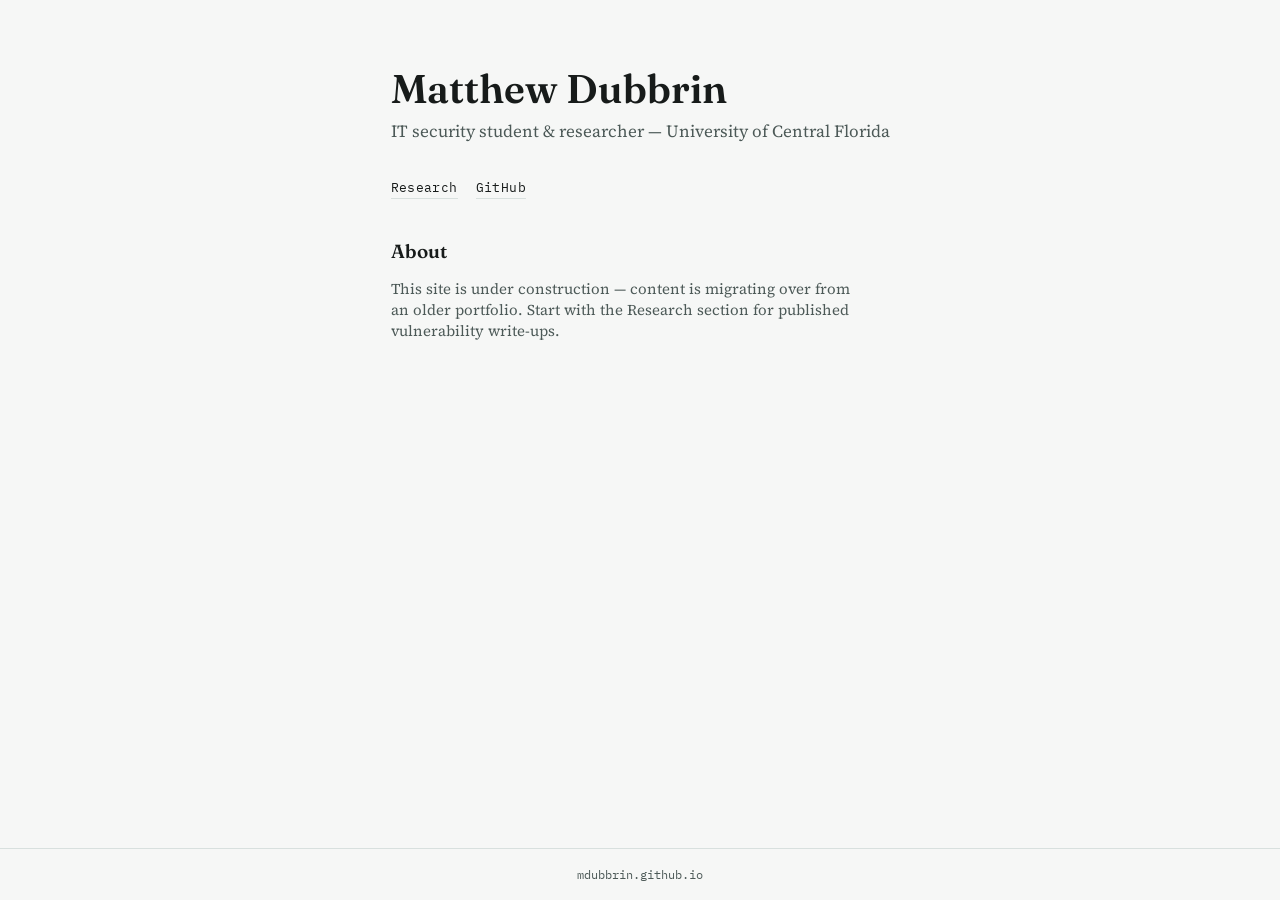
==== index.html @ 510e41a9 "Initial site: homepage and Softish C6 / EarVision research page Publishes the four-CVE research pape" ====
<!doctype html>
<html lang="en">
<head>
<meta charset="utf-8">
<meta name="viewport" content="width=device-width, initial-scale=1">
<title>Matthew Dubbrin</title>
<meta name="description" content="Security research and IT security coursework by Matthew Dubbrin.">
<link rel="preconnect" href="https://fonts.googleapis.com">
<link rel="stylesheet" href="https://fonts.googleapis.com/css2?family=Fraunces:opsz,wght@9..144,400..700&family=Source+Serif+4:wght@400;500&family=IBM+Plex+Mono:wght@400;500&display=swap">
<style>
  :root{
    --paper:#f6f7f6; --ink:#171b1a; --ink-soft:#4c5957; --rule:#d8e0de; --accent:#0b6e75;
  }
  @media (prefers-color-scheme: dark){
    :root{ --paper:#12191a; --ink:#e7ece9; --ink-soft:#aebdb8; --rule:#2a3736; --accent:#5cc6cc; }
  }
  *{box-sizing:border-box;}
  body{
    background:var(--paper); color:var(--ink); margin:0;
    font-family:"Source Serif 4", Georgia, serif;
    min-height:100vh; display:flex; flex-direction:column;
  }
  main{ max-width:640px; margin:0 auto; padding:64px 20px 40px; flex:1; }
  h1{ font-family:"Fraunces", serif; font-weight:600; font-size:clamp(28px,6vw,40px); margin:0 0 6px; }
  p.tagline{ color:var(--ink-soft); font-size:17px; margin:0 0 36px; }
  nav{ display:flex; flex-wrap:wrap; gap:10px 18px; margin-bottom:40px; }
  nav a{
    font-family:"IBM Plex Mono", monospace; font-size:13px; letter-spacing:.03em;
    color:var(--ink); text-decoration:none; border-bottom:1.5px solid var(--rule); padding-bottom:2px;
  }
  nav a:hover{ border-bottom-color:var(--accent); color:var(--accent); }
  section h2{ font-family:"Fraunces", serif; font-size:19px; font-weight:600; margin:0 0 10px; }
  section p{ color:var(--ink-soft); font-size:15px; max-width:60ch; }
  footer{
    font-family:"IBM Plex Mono", monospace; font-size:11.5px; color:var(--ink-soft);
    border-top:1px solid var(--rule); padding:18px 20px; text-align:center;
  }
</style>
</head>
<body>
<main>
  <h1>Matthew Dubbrin</h1>
  <p class="tagline">IT security student &amp; researcher — University of Central Florida</p>

  <nav>
    <a href="research/">Research</a>
    <a href="https://github.com/mdubbrin" target="_blank" rel="noopener">GitHub</a>
  </nav>

  <section>
    <h2>About</h2>
    <p>
      This site is under construction — content is migrating over from an
      older portfolio. Start with the Research section for published
      vulnerability write-ups.
    </p>
  </section>
</main>
<footer>mdubbrin.github.io</footer>
</body>
</html>
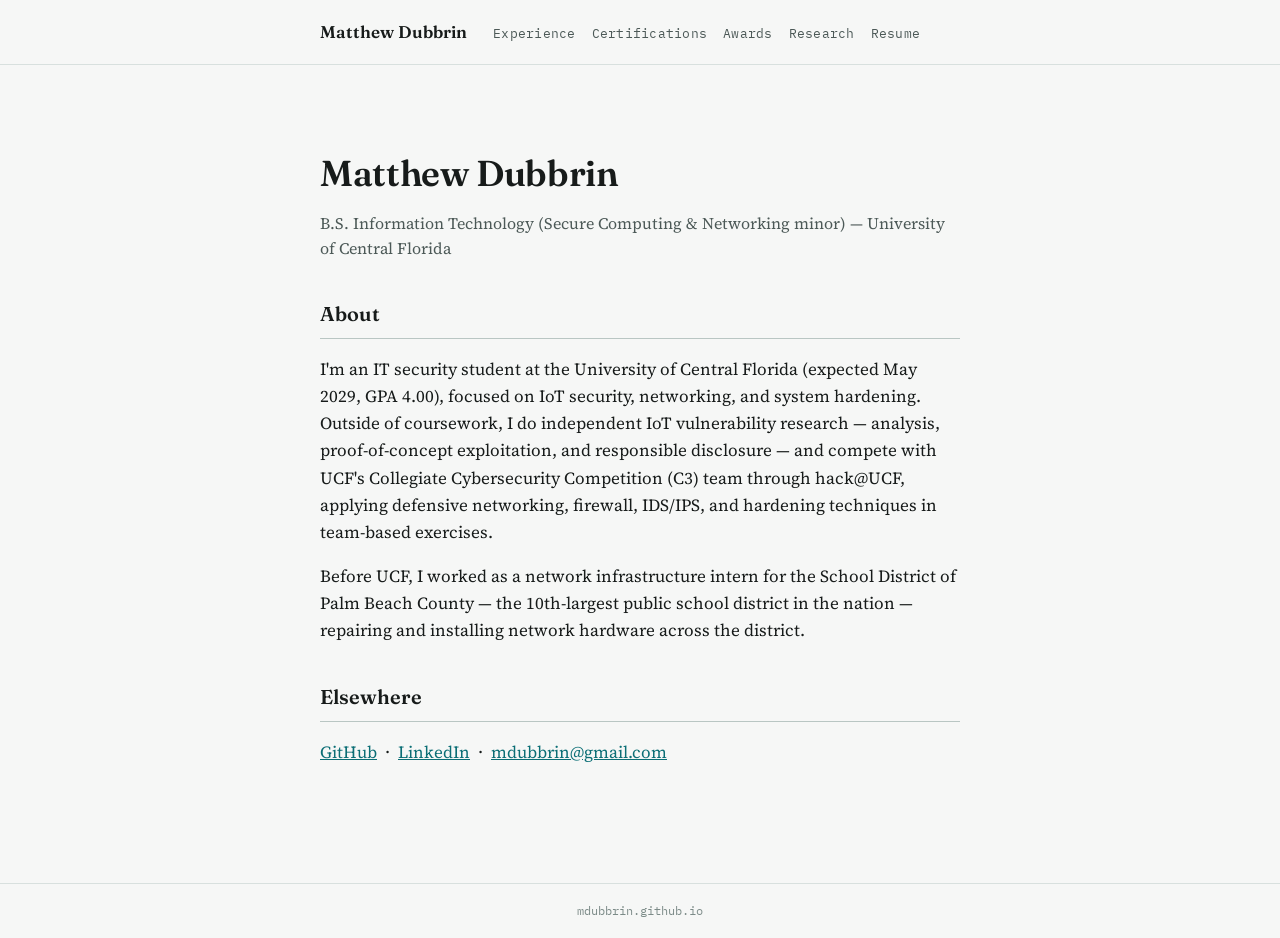
==== commit 57094680: "Add Experience, Certifications, Awards, and Resume pages Content pulled directly from Resume_Matthew" ====
--- a/index.html
+++ b/index.html
@@ -4,58 +4,56 @@
 <meta charset="utf-8">
 <meta name="viewport" content="width=device-width, initial-scale=1">
 <title>Matthew Dubbrin</title>
-<meta name="description" content="Security research and IT security coursework by Matthew Dubbrin.">
+<meta name="description" content="IT security student and IoT vulnerability researcher — University of Central Florida.">
 <link rel="preconnect" href="https://fonts.googleapis.com">
 <link rel="stylesheet" href="https://fonts.googleapis.com/css2?family=Fraunces:opsz,wght@9..144,400..700&family=Source+Serif+4:wght@400;500&family=IBM+Plex+Mono:wght@400;500&display=swap">
-<style>
-  :root{
-    --paper:#f6f7f6; --ink:#171b1a; --ink-soft:#4c5957; --rule:#d8e0de; --accent:#0b6e75;
-  }
-  @media (prefers-color-scheme: dark){
-    :root{ --paper:#12191a; --ink:#e7ece9; --ink-soft:#aebdb8; --rule:#2a3736; --accent:#5cc6cc; }
-  }
-  *{box-sizing:border-box;}
-  body{
-    background:var(--paper); color:var(--ink); margin:0;
-    font-family:"Source Serif 4", Georgia, serif;
-    min-height:100vh; display:flex; flex-direction:column;
-  }
-  main{ max-width:640px; margin:0 auto; padding:64px 20px 40px; flex:1; }
-  h1{ font-family:"Fraunces", serif; font-weight:600; font-size:clamp(28px,6vw,40px); margin:0 0 6px; }
-  p.tagline{ color:var(--ink-soft); font-size:17px; margin:0 0 36px; }
-  nav{ display:flex; flex-wrap:wrap; gap:10px 18px; margin-bottom:40px; }
-  nav a{
-    font-family:"IBM Plex Mono", monospace; font-size:13px; letter-spacing:.03em;
-    color:var(--ink); text-decoration:none; border-bottom:1.5px solid var(--rule); padding-bottom:2px;
-  }
-  nav a:hover{ border-bottom-color:var(--accent); color:var(--accent); }
-  section h2{ font-family:"Fraunces", serif; font-size:19px; font-weight:600; margin:0 0 10px; }
-  section p{ color:var(--ink-soft); font-size:15px; max-width:60ch; }
-  footer{
-    font-family:"IBM Plex Mono", monospace; font-size:11.5px; color:var(--ink-soft);
-    border-top:1px solid var(--rule); padding:18px 20px; text-align:center;
-  }
-</style>
+<link rel="stylesheet" href="assets/site.css">
 </head>
 <body>
-<main>
-  <h1>Matthew Dubbrin</h1>
-  <p class="tagline">IT security student &amp; researcher — University of Central Florida</p>
+<header class="sitenav">
+  <div class="inner">
+    <a class="name" href="./">Matthew Dubbrin</a>
+    <nav>
+      <a href="experience/">Experience</a>
+      <a href="certifications/">Certifications</a>
+      <a href="awards/">Awards</a>
+      <a href="research/">Research</a>
+      <a href="resume/">Resume</a>
+    </nav>
+  </div>
+</header>
 
-  <nav>
-    <a href="research/">Research</a>
+<main class="wrap">
+  <h1 class="page-title">Matthew Dubbrin</h1>
+  <p class="tagline">B.S. Information Technology (Secure Computing &amp; Networking minor) — University of Central Florida</p>
+
+  <h2 class="section">About</h2>
+  <p>
+    I'm an IT security student at the University of Central Florida
+    (expected May 2029, GPA 4.00), focused on IoT security, networking, and
+    system hardening. Outside of coursework, I do independent IoT
+    vulnerability research — analysis, proof-of-concept exploitation, and
+    responsible disclosure — and compete with UCF's Collegiate Cybersecurity
+    Competition (C3) team through hack@UCF, applying defensive networking,
+    firewall, IDS/IPS, and hardening techniques in team-based exercises.
+  </p>
+  <p>
+    Before UCF, I worked as a network infrastructure intern for the School
+    District of Palm Beach County — the 10th-largest public school district
+    in the nation — repairing and installing network hardware across the
+    district.
+  </p>
+
+  <h2 class="section" style="margin-top:36px;">Elsewhere</h2>
+  <p>
     <a href="https://github.com/mdubbrin" target="_blank" rel="noopener">GitHub</a>
-  </nav>
+    &nbsp;·&nbsp;
+    <a href="https://linkedin.com/in/matthew-dubbrin/" target="_blank" rel="noopener">LinkedIn</a>
+    &nbsp;·&nbsp;
+    <a href="mailto:mdubbrin@gmail.com">mdubbrin@gmail.com</a>
+  </p>
+</main>
 
-  <section>
-    <h2>About</h2>
-    <p>
-      This site is under construction — content is migrating over from an
-      older portfolio. Start with the Research section for published
-      vulnerability write-ups.
-    </p>
-  </section>
-</main>
-<footer>mdubbrin.github.io</footer>
+<footer class="sitefoot">mdubbrin.github.io</footer>
 </body>
 </html>
--- a/assets/site.css
+++ b/assets/site.css
@@ -0,0 +1,85 @@
+:root{
+  --paper:#f6f7f6; --surface:#ffffff; --ink:#171b1a; --ink-soft:#4c5957; --ink-faint:#7c8b88;
+  --rule:#d8e0de; --rule-strong:#b9c6c3; --accent:#0b6e75; --accent-soft:#e2eeee;
+}
+@media (prefers-color-scheme: dark){
+  :root{
+    --paper:#12191a; --surface:#1a2223; --ink:#e7ece9; --ink-soft:#aebdb8; --ink-faint:#7f918c;
+    --rule:#2a3736; --rule-strong:#3a4b49; --accent:#5cc6cc; --accent-soft:#193637;
+  }
+}
+*{box-sizing:border-box;}
+html{ background:var(--paper); }
+body{
+  background:var(--paper); color:var(--ink); margin:0;
+  font-family:"Source Serif 4", Georgia, "Times New Roman", serif;
+  font-size:17px; line-height:1.6;
+}
+a{ color:var(--accent); }
+::selection{ background:var(--accent-soft); }
+
+.wrap{ max-width:680px; margin:0 auto; padding:40px 20px 60px; }
+
+header.sitenav{
+  border-bottom:1px solid var(--rule);
+  margin-bottom:40px;
+}
+header.sitenav .inner{
+  max-width:680px; margin:0 auto; padding:18px 20px;
+  display:flex; flex-wrap:wrap; align-items:baseline; gap:6px 18px;
+}
+header.sitenav .name{
+  font-family:"Fraunces", serif; font-weight:600; font-size:17px;
+  color:var(--ink); text-decoration:none; margin-right:8px;
+}
+header.sitenav nav{ display:flex; flex-wrap:wrap; gap:4px 16px; }
+header.sitenav nav a{
+  font-family:"IBM Plex Mono", monospace; font-size:12.5px; letter-spacing:.02em;
+  color:var(--ink-soft); text-decoration:none; border-bottom:1.5px solid transparent; padding-bottom:2px;
+}
+header.sitenav nav a:hover, header.sitenav nav a.active{ color:var(--accent); border-bottom-color:var(--accent); }
+
+h1{ font-family:"Fraunces", serif; font-weight:600; font-size:clamp(26px,5vw,36px); margin:0 0 8px; letter-spacing:-.01em; }
+h1.page-title{ margin-top:0; }
+p.tagline{ color:var(--ink-soft); font-size:16px; margin:0 0 36px; }
+h2.section{
+  font-family:"Fraunces", serif; font-weight:600; font-size:20px;
+  margin:0 0 6px; padding-bottom:8px; border-bottom:1.5px solid var(--rule-strong);
+}
+
+.mono{ font-family:"IBM Plex Mono", monospace; }
+.meta{
+  font-family:"IBM Plex Mono", monospace; font-size:11.5px; letter-spacing:.03em;
+  text-transform:uppercase; color:var(--ink-faint);
+}
+
+.card{
+  border-top:1px solid var(--rule); padding:22px 0;
+}
+.card:last-child{ border-bottom:1px solid var(--rule); }
+.card h3{
+  font-family:"Fraunces", serif; font-weight:600; font-size:18px; margin:0 0 3px;
+}
+.card .org{ color:var(--ink-soft); font-size:14.5px; margin:0 0 10px; }
+.card ul{ margin:8px 0 0; padding-left:20px; }
+.card li{ margin:6px 0; font-size:14.5px; color:var(--ink-soft); max-width:60ch; }
+.card ul.sub{ margin-top:6px; }
+.card ul.sub li{ font-size:13.5px; }
+
+.pill{
+  display:inline-block; font-family:"IBM Plex Mono", monospace; font-size:11px;
+  border:1px solid var(--rule-strong); border-radius:999px; padding:2px 9px; color:var(--ink-soft);
+  margin:2px 4px 2px 0;
+}
+
+.btn{
+  display:inline-block; font-family:"IBM Plex Mono", monospace; font-size:13px;
+  border:1.5px solid var(--ink); color:var(--ink); text-decoration:none;
+  padding:9px 16px; border-radius:3px;
+}
+.btn:hover{ border-color:var(--accent); color:var(--accent); }
+
+footer.sitefoot{
+  font-family:"IBM Plex Mono", monospace; font-size:11.5px; color:var(--ink-faint);
+  border-top:1px solid var(--rule); padding:18px 20px; text-align:center; margin-top:40px;
+}
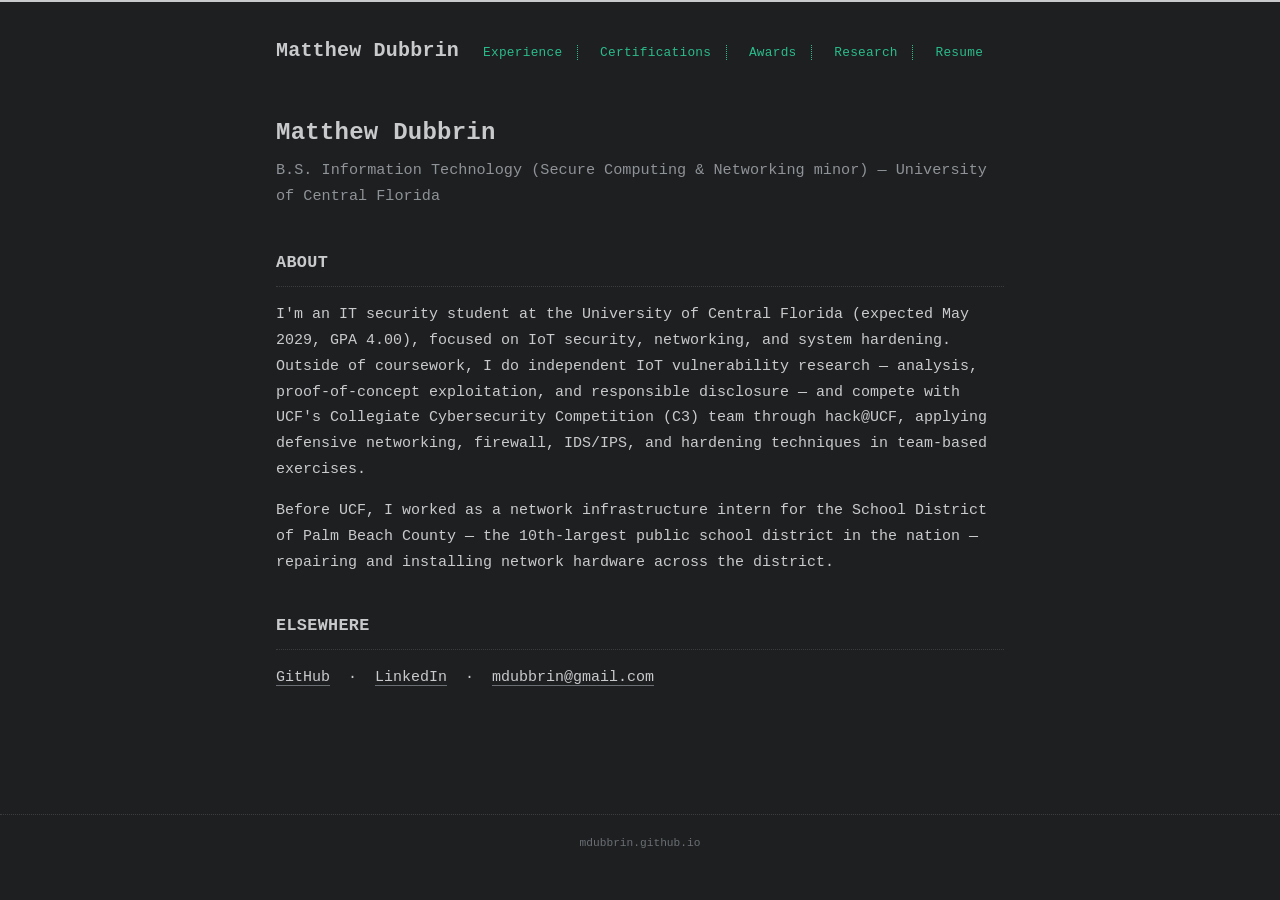
==== commit 057e5f09: "Restyle site to a dark, monospace, terminal-blog aesthetic Visual style and nav pattern inspired by " ====
--- a/index.html
+++ b/index.html
@@ -5,8 +5,6 @@
 <meta name="viewport" content="width=device-width, initial-scale=1">
 <title>Matthew Dubbrin</title>
 <meta name="description" content="IT security student and IoT vulnerability researcher — University of Central Florida.">
-<link rel="preconnect" href="https://fonts.googleapis.com">
-<link rel="stylesheet" href="https://fonts.googleapis.com/css2?family=Fraunces:opsz,wght@9..144,400..700&family=Source+Serif+4:wght@400;500&family=IBM+Plex+Mono:wght@400;500&display=swap">
 <link rel="stylesheet" href="assets/site.css">
 </head>
 <body>
--- a/assets/site.css
+++ b/assets/site.css
@@ -1,85 +1,86 @@
 :root{
-  --paper:#f6f7f6; --surface:#ffffff; --ink:#171b1a; --ink-soft:#4c5957; --ink-faint:#7c8b88;
-  --rule:#d8e0de; --rule-strong:#b9c6c3; --accent:#0b6e75; --accent-soft:#e2eeee;
-}
-@media (prefers-color-scheme: dark){
-  :root{
-    --paper:#12191a; --surface:#1a2223; --ink:#e7ece9; --ink-soft:#aebdb8; --ink-faint:#7f918c;
-    --rule:#2a3736; --rule-strong:#3a4b49; --accent:#5cc6cc; --accent-soft:#193637;
-  }
+  --bg:#1d1f21;
+  --surface:#232629;
+  --fg:#c9cacc;
+  --fg-dim:#8f9296;
+  --fg-faint:#6b6f73;
+  --rule:#3a3d40;
+  --accent:#2bbc8a;
 }
 *{box-sizing:border-box;}
-html{ background:var(--paper); }
+html{
+  margin:0; padding:0;
+  border-top:2px solid var(--fg);
+}
 body{
-  background:var(--paper); color:var(--ink); margin:0;
-  font-family:"Source Serif 4", Georgia, "Times New Roman", serif;
-  font-size:17px; line-height:1.6;
+  margin:0; background:var(--bg); color:var(--fg);
+  font-family: ui-monospace, "Menlo", "Meslo LG", "SFMono-Regular", Consolas, "Liberation Mono", monospace;
+  font-size:15px; line-height:1.725;
+  -webkit-font-smoothing:antialiased;
 }
-a{ color:var(--accent); }
-::selection{ background:var(--accent-soft); }
+a{ color:var(--fg); text-decoration:none;
+   background-image: linear-gradient(transparent, transparent 5px, var(--fg-faint) 5px, var(--fg-faint));
+   background-position: bottom; background-size:100% 6px; background-repeat:repeat-x;
+}
+a:hover{
+  background-image: linear-gradient(transparent, transparent 5px, var(--accent) 5px, var(--accent));
+  color:var(--accent);
+}
+::selection{ background:var(--accent); color:var(--bg); }
 
-.wrap{ max-width:680px; margin:0 auto; padding:40px 20px 60px; }
+.wrap{ max-width:48rem; margin:0 auto; padding:0 20px 60px; }
 
-header.sitenav{
-  border-bottom:1px solid var(--rule);
-  margin-bottom:40px;
-}
+header.sitenav{ margin:2rem auto 3rem; }
 header.sitenav .inner{
-  max-width:680px; margin:0 auto; padding:18px 20px;
-  display:flex; flex-wrap:wrap; align-items:baseline; gap:6px 18px;
+  max-width:48rem; margin:0 auto; padding:0 20px;
+  display:flex; flex-wrap:wrap; align-items:baseline; gap:.5rem 0;
 }
 header.sitenav .name{
-  font-family:"Fraunces", serif; font-weight:600; font-size:17px;
-  color:var(--ink); text-decoration:none; margin-right:8px;
+  font-weight:700; font-size:1.25rem; letter-spacing:.01em;
+  color:var(--fg); text-decoration:none; background:none; margin-right:1.5rem;
 }
-header.sitenav nav{ display:flex; flex-wrap:wrap; gap:4px 16px; }
+header.sitenav nav{ font-size:.8rem; font-weight:400; letter-spacing:.02em; }
 header.sitenav nav a{
-  font-family:"IBM Plex Mono", monospace; font-size:12.5px; letter-spacing:.02em;
-  color:var(--ink-soft); text-decoration:none; border-bottom:1.5px solid transparent; padding-bottom:2px;
+  color:var(--accent); background:none; margin-right:.9rem; padding-right:.9rem;
+  border-right:1px dotted var(--accent);
 }
-header.sitenav nav a:hover, header.sitenav nav a.active{ color:var(--accent); border-bottom-color:var(--accent); }
-
-h1{ font-family:"Fraunces", serif; font-weight:600; font-size:clamp(26px,5vw,36px); margin:0 0 8px; letter-spacing:-.01em; }
-h1.page-title{ margin-top:0; }
-p.tagline{ color:var(--ink-soft); font-size:16px; margin:0 0 36px; }
-h2.section{
-  font-family:"Fraunces", serif; font-weight:600; font-size:20px;
-  margin:0 0 6px; padding-bottom:8px; border-bottom:1.5px solid var(--rule-strong);
+header.sitenav nav a:last-child{ border-right:0; margin-right:0; padding-right:0; }
+header.sitenav nav a:hover, header.sitenav nav a.active{
+  background-image: linear-gradient(transparent, transparent 5px, var(--accent) 5px, var(--accent));
+  background-position: bottom; background-size:100% 6px; background-repeat:repeat-x;
 }
 
-.mono{ font-family:"IBM Plex Mono", monospace; }
-.meta{
-  font-family:"IBM Plex Mono", monospace; font-size:11.5px; letter-spacing:.03em;
-  text-transform:uppercase; color:var(--ink-faint);
+h1{ font-weight:700; font-size:1.5rem; line-height:2rem; letter-spacing:.01em; margin:0 0 .5rem; color:var(--fg); }
+p.tagline{ color:var(--fg-dim); font-size:.95rem; margin:0 0 2.5rem; }
+h2.section{
+  font-weight:700; font-size:1.05rem; letter-spacing:.02em; text-transform:uppercase;
+  margin:0 0 .75rem; padding-bottom:.5rem; border-bottom:1px dotted var(--rule); color:var(--fg);
 }
 
-.card{
-  border-top:1px solid var(--rule); padding:22px 0;
-}
-.card:last-child{ border-bottom:1px solid var(--rule); }
-.card h3{
-  font-family:"Fraunces", serif; font-weight:600; font-size:18px; margin:0 0 3px;
-}
-.card .org{ color:var(--ink-soft); font-size:14.5px; margin:0 0 10px; }
-.card ul{ margin:8px 0 0; padding-left:20px; }
-.card li{ margin:6px 0; font-size:14.5px; color:var(--ink-soft); max-width:60ch; }
-.card ul.sub{ margin-top:6px; }
-.card ul.sub li{ font-size:13.5px; }
+.mono{ font-family:inherit; }
+.meta{ font-size:.75rem; letter-spacing:.03em; text-transform:uppercase; color:var(--fg-faint); }
+
+.card{ border-top:1px dotted var(--rule); padding:1.4rem 0; }
+.card:last-child{ border-bottom:1px dotted var(--rule); }
+.card h3{ font-weight:700; font-size:1rem; margin:0 0 .2rem; color:var(--fg); }
+.card .org{ color:var(--fg-dim); font-size:.85rem; margin:0 0 .6rem; }
+.card ul{ margin:.5rem 0 0; padding-left:1.2rem; }
+.card li{ margin:.4rem 0; font-size:.85rem; color:var(--fg-dim); max-width:60ch; }
+.card ul.sub{ margin-top:.4rem; }
+.card ul.sub li{ font-size:.8rem; }
 
 .pill{
-  display:inline-block; font-family:"IBM Plex Mono", monospace; font-size:11px;
-  border:1px solid var(--rule-strong); border-radius:999px; padding:2px 9px; color:var(--ink-soft);
-  margin:2px 4px 2px 0;
+  display:inline-block; font-size:.7rem; border:1px dotted var(--rule);
+  padding:.1rem .5rem; color:var(--fg-dim); margin:.1rem .25rem .1rem 0;
 }
 
 .btn{
-  display:inline-block; font-family:"IBM Plex Mono", monospace; font-size:13px;
-  border:1.5px solid var(--ink); color:var(--ink); text-decoration:none;
-  padding:9px 16px; border-radius:3px;
+  display:inline-block; font-size:.85rem; border:1px solid var(--fg);
+  color:var(--fg); background:none; padding:.55rem 1rem;
 }
-.btn:hover{ border-color:var(--accent); color:var(--accent); }
+.btn:hover{ border-color:var(--accent); color:var(--accent); background-image:none; }
 
 footer.sitefoot{
-  font-family:"IBM Plex Mono", monospace; font-size:11.5px; color:var(--ink-faint);
-  border-top:1px solid var(--rule); padding:18px 20px; text-align:center; margin-top:40px;
+  font-size:.7rem; color:var(--fg-faint);
+  border-top:1px dotted var(--rule); padding:1.2rem 20px; text-align:center; margin-top:3rem;
 }
